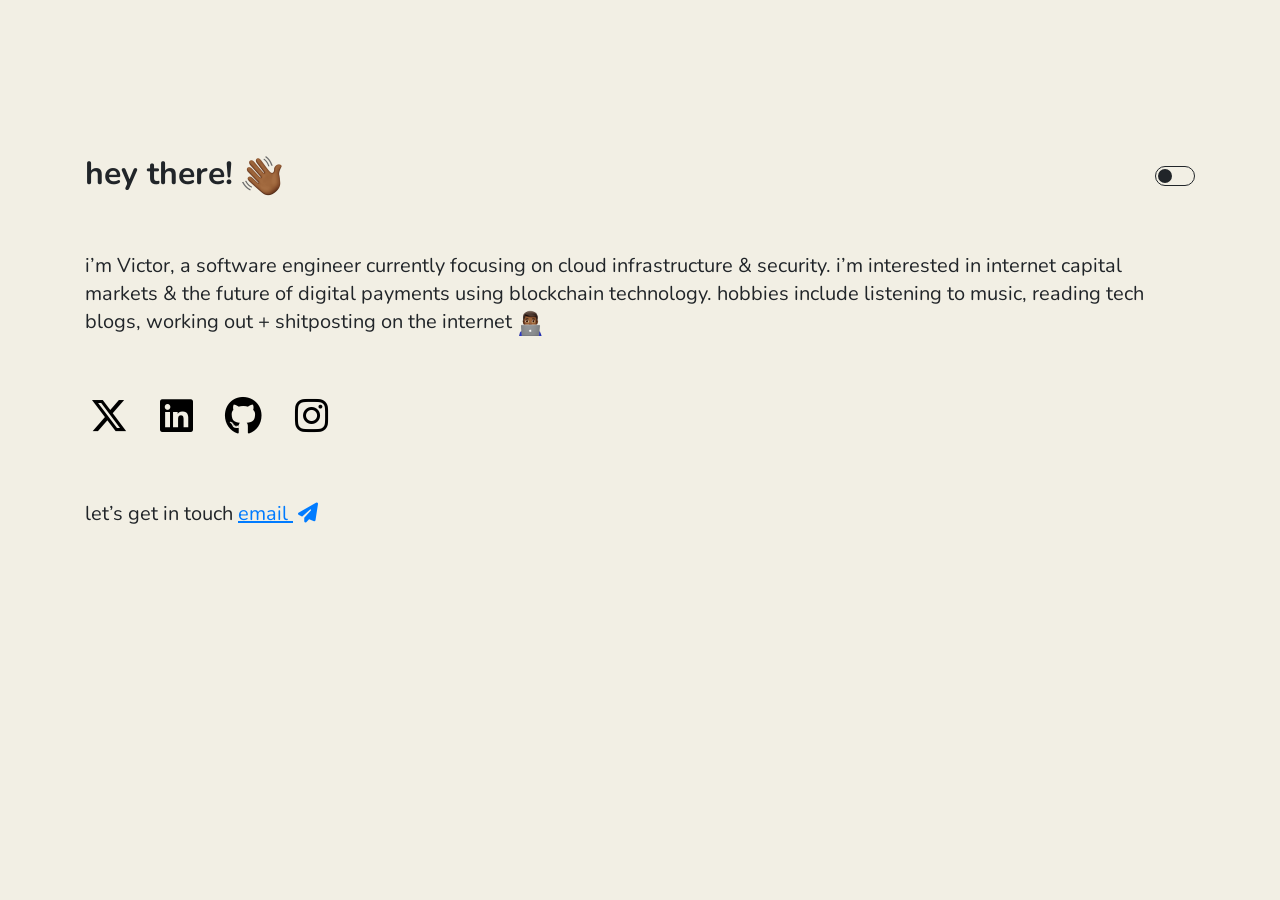
==== index.html @ f61e2317 "updated email & title logo" ====
<!DOCTYPE html>
<html lang="en">

<head>
    <meta charset="UTF-8">
    <meta http-equiv="X-UA-Compatible" content="IE=edge">
    <meta name="viewport" content="width=device-width, initial-scale=1.0">

    <link rel="stylesheet" href="https://cdn.jsdelivr.net/npm/bootstrap@4.6.0/dist/css/bootstrap.min.css"
        integrity="sha384-B0vP5xmATw1+K9KRQjQERJvTumQW0nPEzvF6L/Z6nronJ3oUOFUFpCjEUQouq2+l" crossorigin="anonymous">
    <link rel="preconnect" href="https://fonts.gstatic.com">
    <link href="https://fonts.googleapis.com/css2?family=Nunito:wght@400;600;700&display=swap" rel="stylesheet">
    <link rel="stylesheet" href="https://cdnjs.cloudflare.com/ajax/libs/font-awesome/6.5.0/css/all.min.css">
    <link rel="stylesheet" href="main.css">
    <link rel="icon" type="image/svg+xml" href="favicon.svg">
    <title>Victor Kagarama</title>
</head>

<body>

    <div class="container">
        <div class="content">
            <div class="header-row">
                <h2>hey there! <img class="wave" src="waving-hand_medium-dark-skin-tone_1f44b-1f3fe_1f3fe.png" alt="">
                </h2>
                <div class="theme-toggle">
                    <div class="toggle-switch">
                        <input type="checkbox" id="theme-toggle" class="toggle-checkbox" aria-label="Toggle dark mode">
                        <label for="theme-toggle" class="toggle-label"></label>
                    </div>
                </div>
            </div>
            <p>i’m Victor, a software engineer currently focusing on cloud infrastructure &amp; security. i’m interested in internet capital markets &amp; the future of digital payments using blockchain technology. hobbies include listening to music, reading tech blogs, working out + shitposting on the internet <img class="techie"
                    src="/man-technologist-medium-dark-skin-tone_1f468-1f3fe-200d-1f4bb.png" alt=""></p>
            <p class="social">

                <a href="https://x.com/VictorKagarama" target="_blank" aria-label="X: @VictorKagarama"><i
                        class="fa-brands fa-x-twitter"></i></a>
                <a href="https://linkedin.com/in/victorkagarama" target="_blank"
                    aria-label="Linkedin: victorkagarama"><i class="fab fa-linkedin"></i></a>
                <a href="https://github.com/victorkagarama" target="_blank" aria-label="Github: victorkagarama"><i
                        class="fab fa-github"></i></a>
                <a href="https://instagram.com/victorkagarama" target="_blank" aria-label="Instagram: @victorkagarama"><i
                        class="fab fa-instagram"></i></a>
            </p>

            <p>
                let’s get in touch <a class="email" href="mailto:vk@victorkagarama.com">email <i
                        class="fas fa-paper-plane"></i></a>
            </p>
        </div>
    </div>
    <script src="https://code.jquery.com/jquery-3.5.1.slim.min.js"
        integrity="sha384-DfXdz2htPH0lsSSs5nCTpuj/zy4C+OGpamoFVy38MVBnE+IbbVYUew+OrCXaRkfj"
        crossorigin="anonymous"></script>
    <script src="https://cdn.jsdelivr.net/npm/bootstrap@4.6.0/dist/js/bootstrap.bundle.min.js"
        integrity="sha384-Piv4xVNRyMGpqkS2by6br4gNJ7DXjqk09RmUpJ8jgGtD7zP9yug3goQfGII0yAns"
        crossorigin="anonymous"></script>
    <script>
        const themeToggle = document.getElementById("theme-toggle");
        const storedTheme = localStorage.getItem("theme");

        if (storedTheme === "dark") {
            document.body.classList.add("dark-mode");
            themeToggle.checked = true;
        }

        themeToggle.addEventListener("change", () => {
            const isDark = themeToggle.checked;
            document.body.classList.toggle("dark-mode", isDark);
            localStorage.setItem("theme", isDark ? "dark" : "light");
        });

        window.addEventListener("DOMContentLoaded", () => {
            const toggleLabel = document.querySelector(".toggle-label");
            if (toggleLabel) {
                setTimeout(() => {
                    toggleLabel.classList.add("has-transition");
                }, 100);
            }
        });
    </script>
</body>

</html>
---- main.css ----
html {
    height: 100%;
}

body{
    
    margin: 0;
    padding: 0;
    /* height: 100vh; */
    font-family: Nunito, sans-serif;
    --bg-opacity: 1;
    background-color: #f2efe4;
    background-color: rgba(242,239,228,var(--bg-opacity));
    font-size: 2em;
    line-height: 1.4;
}

body.dark-mode {
    background-color: #1f1e1d;
    color: #f2efe4;
}

.dark-mode .social a,
.dark-mode .email,
.dark-mode a {
    color: #f2efe4;
}

/* .content{
    margin-top: 15%;
   
} */
.container{
     height: 100%;
     margin-top: 155px;
}

.theme-toggle{
    display: flex;
    justify-content: flex-end;
    align-items: center;
    margin-top: 0;
}

.toggle-switch{
    width: 40px;
    height: 20px;
    display: inline-block;
    position: relative;
}

.toggle-checkbox{
    opacity: 0;
    width: 0;
    height: 0;
}

.toggle-label{
    border: 1px solid currentColor;
    background-color: #f2efe4;
    cursor: pointer;
    border-radius: 2rem;
    width: 40px;
    height: 20px;
    margin-bottom: 0;
    padding: 0;
    position: absolute;
    inset: 0%;
}

.toggle-label:before{
    position: absolute;
    content: "";
    height: 14px;
    width: 14px;
    left: 2px;
    bottom: 2px;
    background-color: currentColor;
    transition: 0s;
    border-radius: 50%;
}

.toggle-label.has-transition:before{
    transition: 0.2s;
}

.toggle-checkbox:checked + .toggle-label:before{
    transform: translateX(20px);
}

.dark-mode .toggle-label{
    background-color: #1f1e1d;
}

.content{
    font-size: 20px;
    /* background-color: green; */
}

.header-row{
    display: flex;
    justify-content: space-between;
    align-items: center;
    gap: 12px;
}

.header-row h2{
    margin: 0;
}

h2{
    
    font-weight: 700;
}

p {
    margin-top: 5%;
    margin-bottom: 5%;
}

span {
    font-size: 1.2em;
}
.techie{
    width: 26px;
}

.social {
    margin-bottom: 10px;
    margin-top: 10px;
}

i {
    margin-left: 5px;
}

.social a {
    font-size: 38px;
    padding-right: 2%;
    color: black;
    text-decoration: none;
}

.email{
    text-decoration:underline;
}
.email:hover {
    text-decoration:none;
}
.wave {
    width: 40px;
    animation-name: wave-animation;  /* Refers to the name of your @keyframes element below */
    animation-duration: 2.5s;        /* Change to speed up or slow down */
    animation-iteration-count: infinite;  /* Never stop waving :) */
    transform-origin: 70% 70%;       /* Pivot around the bottom-left palm */
    display: inline-block;
}


@keyframes wave-animation {
    0% { transform: rotate( 0.0deg) }
   10% { transform: rotate(14.0deg) }  /* The following five values can be played with to make the waving more or less extreme */
   20% { transform: rotate(-8.0deg) }
   30% { transform: rotate(14.0deg) }
   40% { transform: rotate(-4.0deg) }
   50% { transform: rotate(10.0deg) }
   60% { transform: rotate( 0.0deg) }  /* Reset for the last half to pause */
  100% { transform: rotate( 0.0deg) }
}
/* footer, span{
    font-size: 12px;
} */
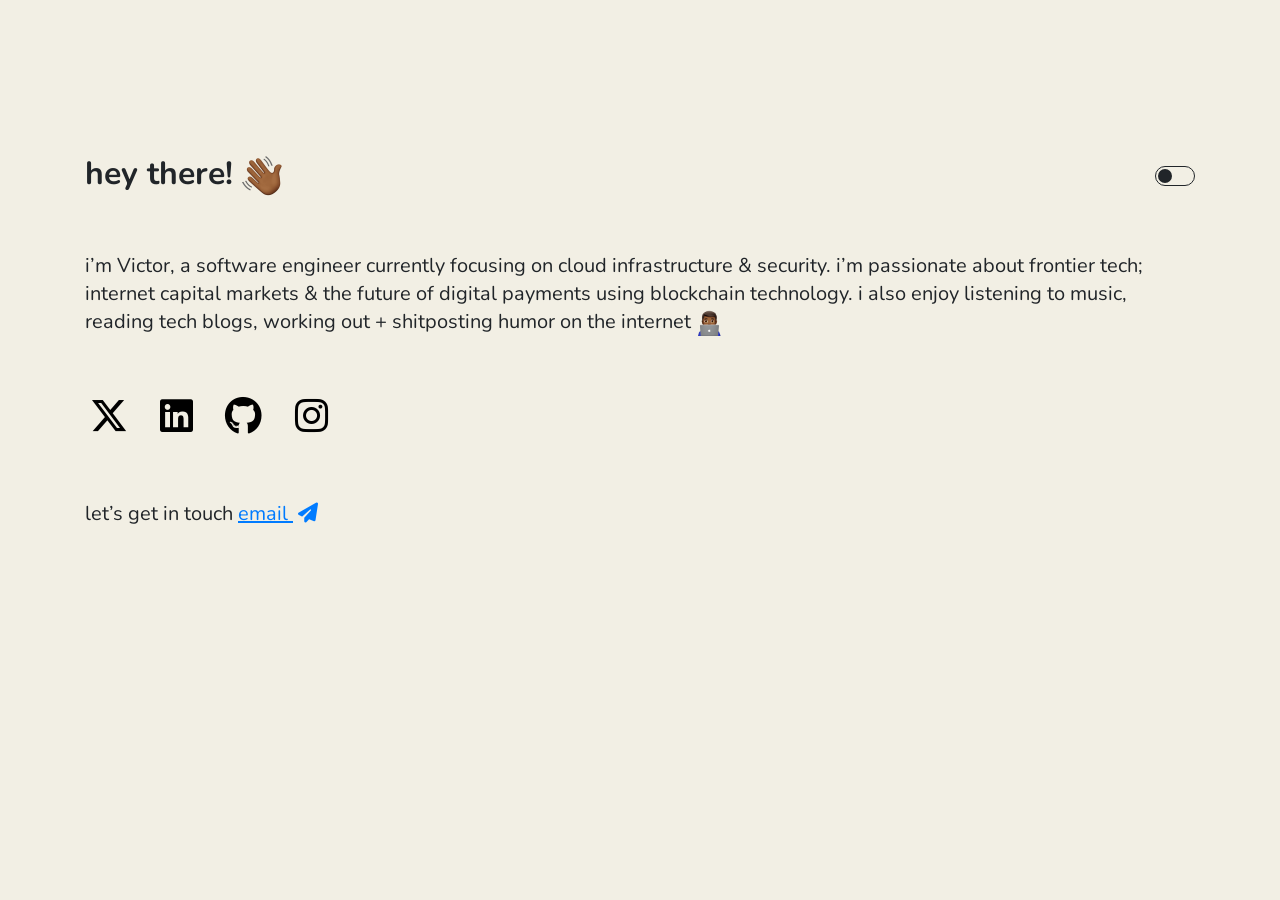
==== commit 1e675f82: "updated about" ====
--- a/index.html
+++ b/index.html
@@ -30,7 +30,7 @@
                     </div>
                 </div>
             </div>
-            <p>i’m Victor, a software engineer currently focusing on cloud infrastructure &amp; security. i’m interested in internet capital markets &amp; the future of digital payments using blockchain technology. hobbies include listening to music, reading tech blogs, working out + shitposting on the internet <img class="techie"
+            <p>i’m Victor, a software engineer currently focusing on cloud infrastructure &amp; security. i’m passionate about frontier tech; internet capital markets &amp; the future of digital payments using blockchain technology. i also enjoy listening to music, reading tech blogs, working out + shitposting humor on the internet <img class="techie"
                     src="/man-technologist-medium-dark-skin-tone_1f468-1f3fe-200d-1f4bb.png" alt=""></p>
             <p class="social">
 
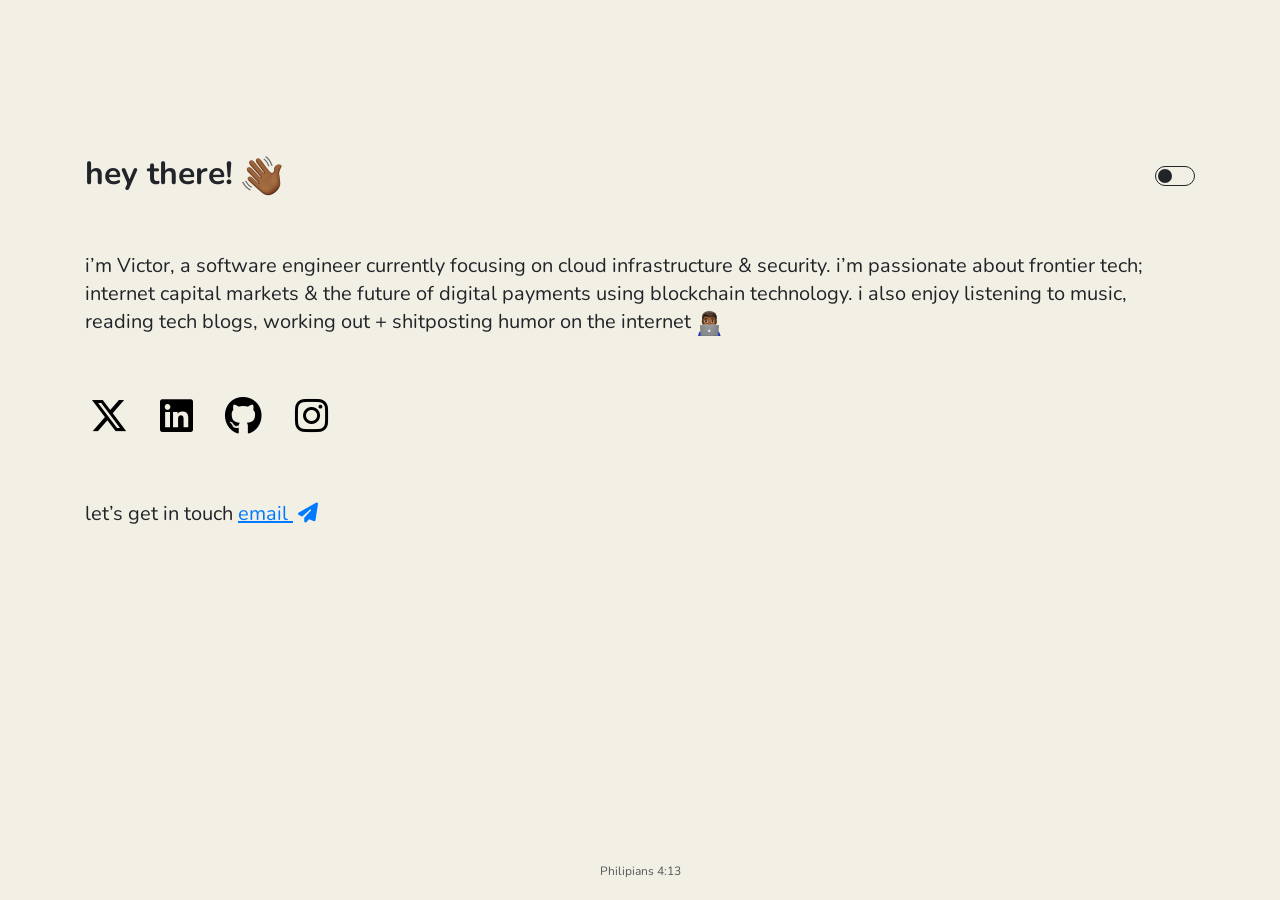
==== commit 7cab76cc: "added footer" ====
--- a/index.html
+++ b/index.html
@@ -50,6 +50,7 @@
             </p>
         </div>
     </div>
+    <footer class="footer-note">Philipians 4:13</footer>
     <script src="https://code.jquery.com/jquery-3.5.1.slim.min.js"
         integrity="sha384-DfXdz2htPH0lsSSs5nCTpuj/zy4C+OGpamoFVy38MVBnE+IbbVYUew+OrCXaRkfj"
         crossorigin="anonymous"></script>
--- a/main.css
+++ b/main.css
@@ -3,7 +3,9 @@
 }
 
 body{
-    
+    min-height: 100vh;
+    display: flex;
+    flex-direction: column;
     margin: 0;
     padding: 0;
     /* height: 100vh; */
@@ -33,6 +35,7 @@
 .container{
      height: 100%;
      margin-top: 155px;
+     flex: 1;
 }
 
 .theme-toggle{
@@ -147,6 +150,13 @@
 .email:hover {
     text-decoration:none;
 }
+.footer-note {
+    margin: 0 0 20px;
+    margin-top: auto;
+    font-size: 12px;
+    text-align: center;
+    opacity: 0.75;
+}
 .wave {
     width: 40px;
     animation-name: wave-animation;  /* Refers to the name of your @keyframes element below */
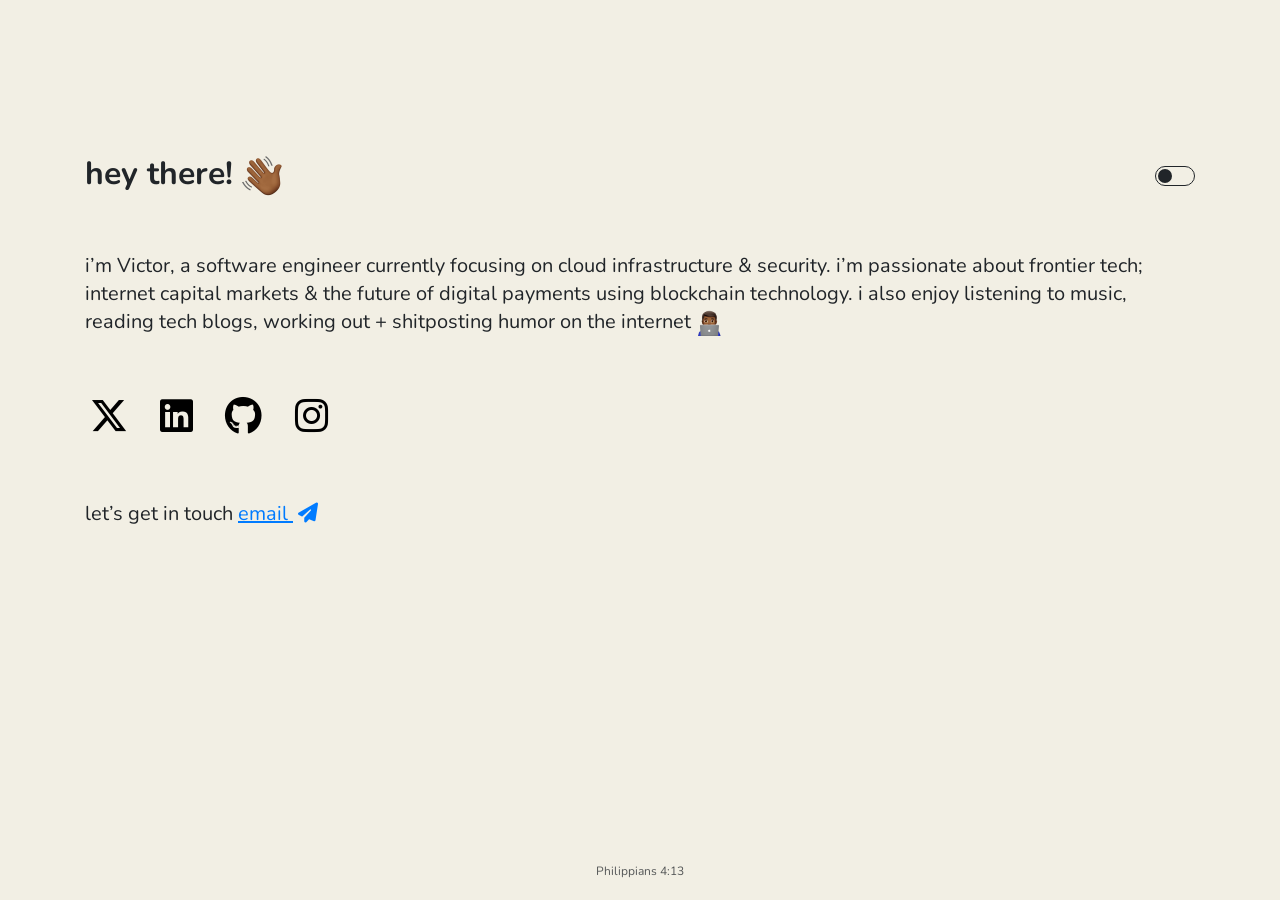
==== commit 7c2d579e: "added verse footer" ====
--- a/index.html
+++ b/index.html
@@ -50,7 +50,7 @@
             </p>
         </div>
     </div>
-    <footer class="footer-note">Philipians 4:13</footer>
+    <footer class="footer-note">Philippians 4:13</footer>
     <script src="https://code.jquery.com/jquery-3.5.1.slim.min.js"
         integrity="sha384-DfXdz2htPH0lsSSs5nCTpuj/zy4C+OGpamoFVy38MVBnE+IbbVYUew+OrCXaRkfj"
         crossorigin="anonymous"></script>
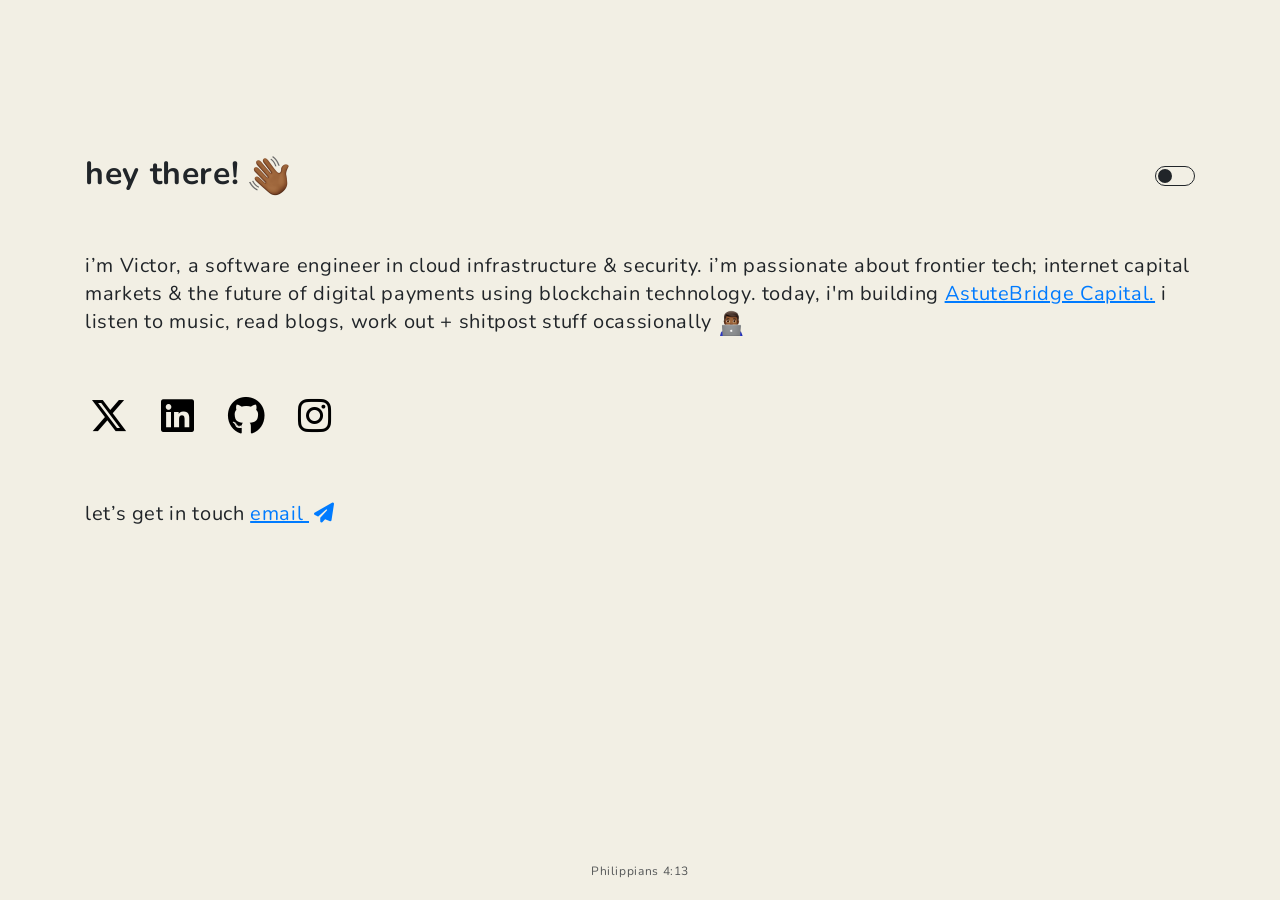
==== commit 089784ec: "updated building and font" ====
--- a/index.html
+++ b/index.html
@@ -30,7 +30,7 @@
                     </div>
                 </div>
             </div>
-            <p>i’m Victor, a software engineer currently focusing on cloud infrastructure &amp; security. i’m passionate about frontier tech; internet capital markets &amp; the future of digital payments using blockchain technology. i also enjoy listening to music, reading tech blogs, working out + shitposting humor on the internet <img class="techie"
+            <p>i’m Victor, a software engineer in cloud infrastructure &amp; security. i’m passionate about frontier tech; internet capital markets &amp; the future of digital payments using blockchain technology. today, i'm building <a href="https://astutebridgecapital.com" target="_blank" rel="noopener noreferrer" class="astutebridge-link">AstuteBridge Capital.</a> i listen to music, read blogs, work out + shitpost stuff ocassionally <img class="techie"
                     src="/man-technologist-medium-dark-skin-tone_1f468-1f3fe-200d-1f4bb.png" alt=""></p>
             <p class="social">
 
--- a/main.css
+++ b/main.css
@@ -9,7 +9,8 @@
     margin: 0;
     padding: 0;
     /* height: 100vh; */
-    font-family: Nunito, sans-serif;
+    font-family: -apple-system, BlinkMacSystemFont, "SF Pro Text", "SF Pro Display", Nunito, sans-serif;
+    letter-spacing: 0.02em;
     --bg-opacity: 1;
     background-color: #f2efe4;
     background-color: rgba(242,239,228,var(--bg-opacity));
@@ -121,6 +122,10 @@
     margin-bottom: 5%;
 }
 
+.astutebridge-link {
+text-decoration: underline;
+}
+
 span {
     font-size: 1.2em;
 }
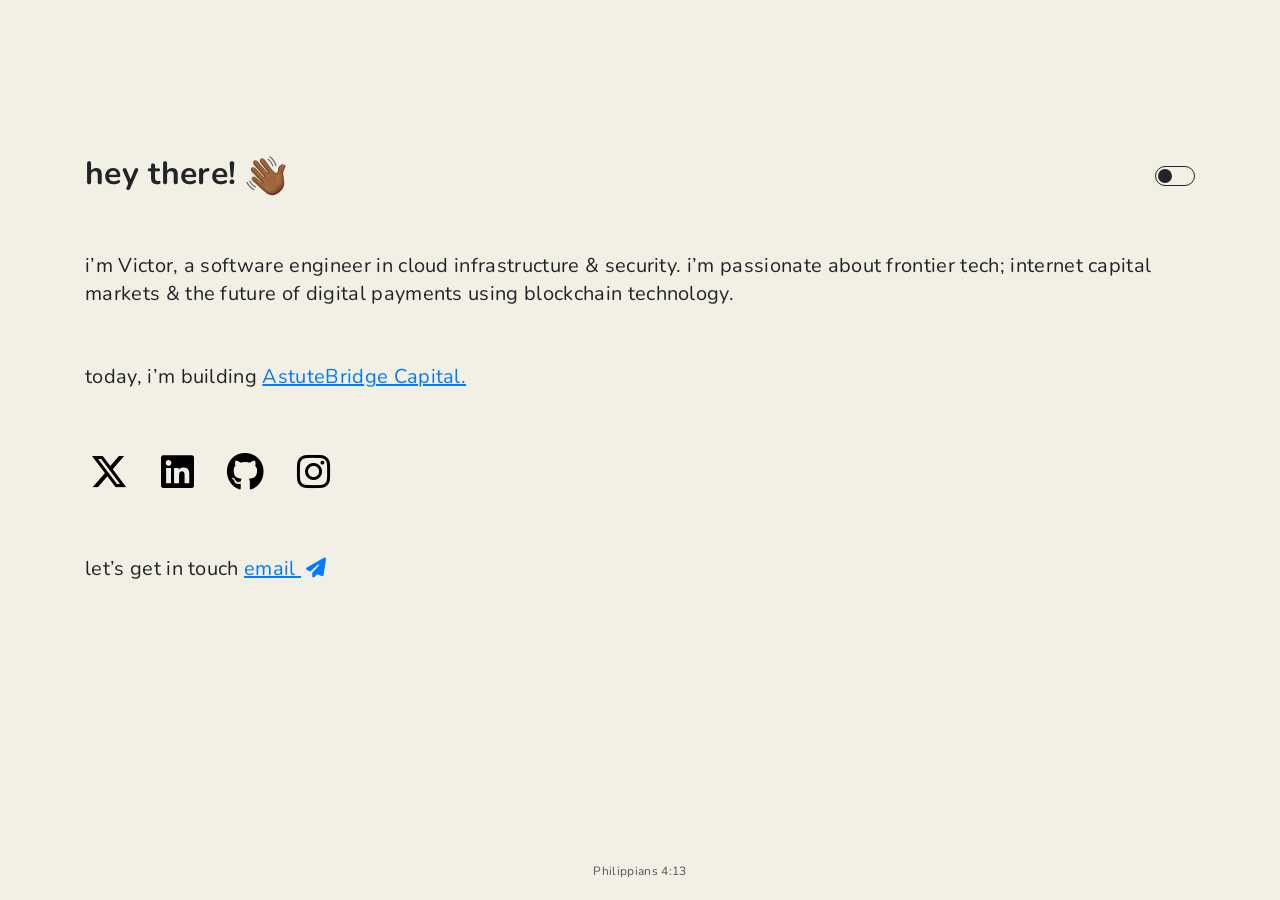
==== commit 2d75c72c: "updated" ====
--- a/index.html
+++ b/index.html
@@ -30,8 +30,9 @@
                     </div>
                 </div>
             </div>
-            <p>i’m Victor, a software engineer in cloud infrastructure &amp; security. i’m passionate about frontier tech; internet capital markets &amp; the future of digital payments using blockchain technology. today, i'm building <a href="https://astutebridgecapital.com" target="_blank" rel="noopener noreferrer" class="astutebridge-link">AstuteBridge Capital.</a> i listen to music, read blogs, work out + shitpost stuff ocassionally <img class="techie"
-                    src="/man-technologist-medium-dark-skin-tone_1f468-1f3fe-200d-1f4bb.png" alt=""></p>
+            <p>i’m Victor, a software engineer in cloud infrastructure &amp; security. i’m passionate about frontier tech; internet capital markets &amp; the future of digital payments using blockchain technology.</p>
+                <p>today, i’m building <a href="https://astutebridgecapital.com" target="_blank" rel="noopener noreferrer" class="astutebridge-link">AstuteBridge Capital. </a> <!--<img class="techie"
+                    src="/man-technologist-medium-dark-skin-tone_1f468-1f3fe-200d-1f4bb.png" alt="">--></p>
             <p class="social">
 
                 <a href="https://x.com/VictorKagarama" target="_blank" aria-label="X: @VictorKagarama"><i
--- a/main.css
+++ b/main.css
@@ -10,7 +10,7 @@
     padding: 0;
     /* height: 100vh; */
     font-family: -apple-system, BlinkMacSystemFont, "SF Pro Text", "SF Pro Display", Nunito, sans-serif;
-    letter-spacing: 0.02em;
+    letter-spacing: 0.01em;
     --bg-opacity: 1;
     background-color: #f2efe4;
     background-color: rgba(242,239,228,var(--bg-opacity));
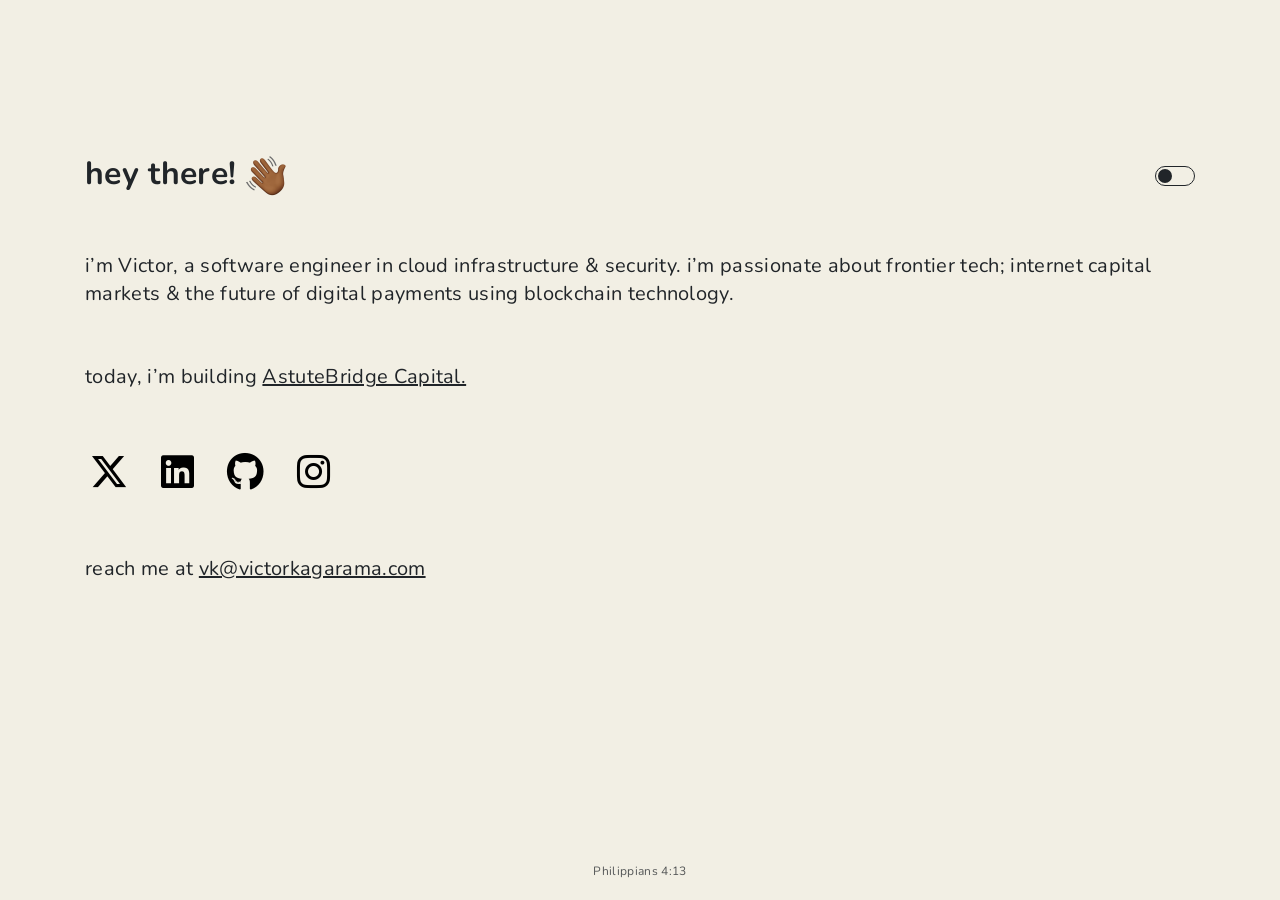
==== commit 985e39cb: "chore: update site files" ====
--- a/index.html
+++ b/index.html
@@ -33,6 +33,7 @@
             <p>i’m Victor, a software engineer in cloud infrastructure &amp; security. i’m passionate about frontier tech; internet capital markets &amp; the future of digital payments using blockchain technology.</p>
                 <p>today, i’m building <a href="https://astutebridgecapital.com" target="_blank" rel="noopener noreferrer" class="astutebridge-link">AstuteBridge Capital. </a> <!--<img class="techie"
                     src="/man-technologist-medium-dark-skin-tone_1f468-1f3fe-200d-1f4bb.png" alt="">--></p>
+
             <p class="social">
 
                 <a href="https://x.com/VictorKagarama" target="_blank" aria-label="X: @VictorKagarama"><i
@@ -46,8 +47,7 @@
             </p>
 
             <p>
-                let’s get in touch <a class="email" href="mailto:vk@victorkagarama.com">email <i
-                        class="fas fa-paper-plane"></i></a>
+                reach me at <a class="email" href="mailto:vk@victorkagarama.com">vk@victorkagarama.com</a>
             </p>
         </div>
     </div>
--- a/main.css
+++ b/main.css
@@ -124,6 +124,11 @@
 
 .astutebridge-link {
 text-decoration: underline;
+    color: inherit;
+}
+
+.astutebridge-link:visited {
+    color: inherit;
 }
 
 span {
@@ -151,9 +156,13 @@
 
 .email{
     text-decoration:underline;
+    color: inherit;
 }
 .email:hover {
     text-decoration:none;
+}
+.email:visited {
+    color: inherit;
 }
 .footer-note {
     margin: 0 0 20px;
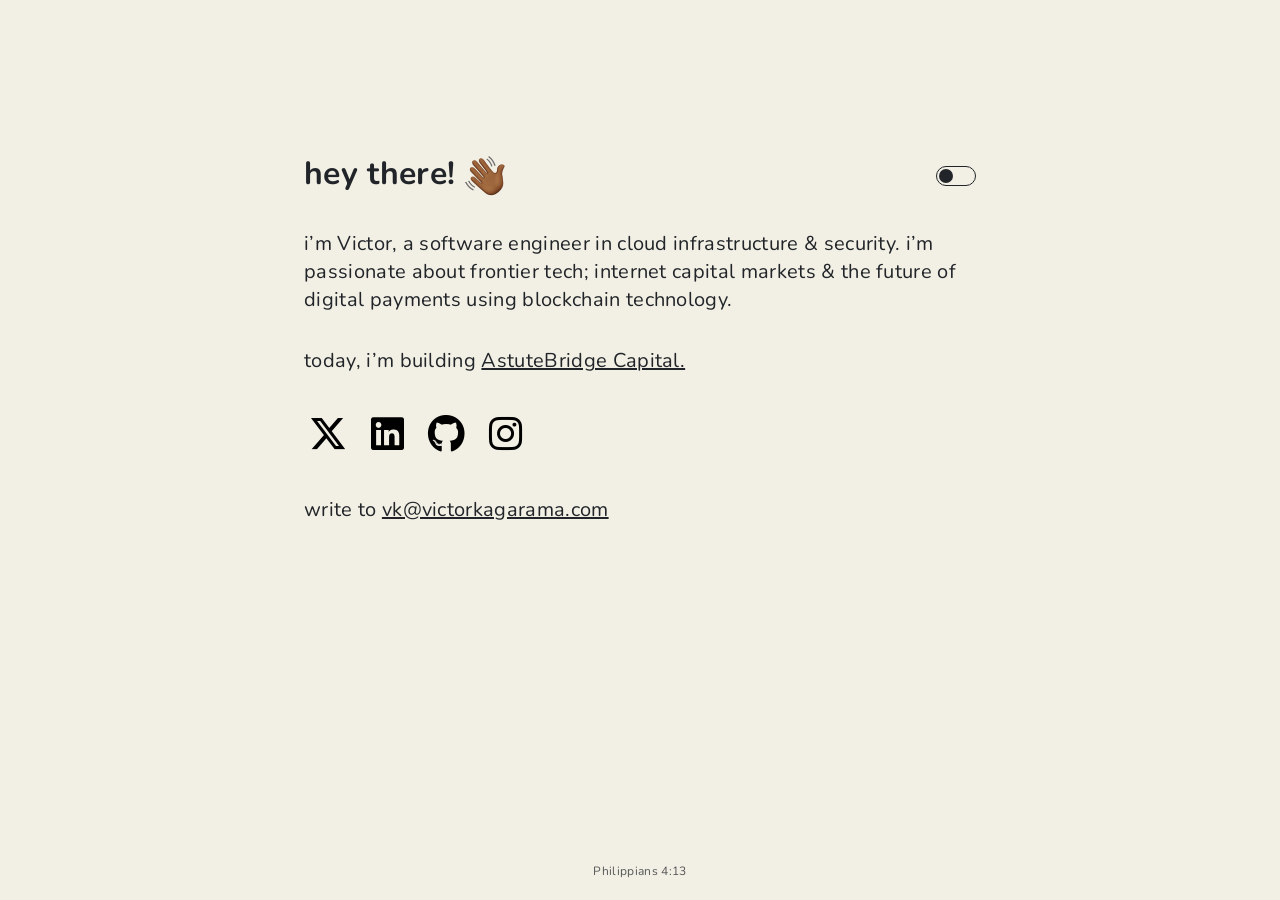
==== commit 9c8a67fd: "center content column and update email blurb Co-Authored-By: Claude Opus 4.7 <noreply@anthropic.com>" ====
--- a/index.html
+++ b/index.html
@@ -47,7 +47,7 @@
             </p>
 
             <p>
-                reach me at <a class="email" href="mailto:vk@victorkagarama.com">vk@victorkagarama.com</a>
+                write to <a class="email" href="mailto:vk@victorkagarama.com">vk@victorkagarama.com</a>
             </p>
         </div>
     </div>
--- a/main.css
+++ b/main.css
@@ -35,7 +35,9 @@
 } */
 .container{
      height: 100%;
-     margin-top: 155px;
+     margin: 155px auto 0;
+     max-width: 720px;
+     padding: 0 24px;
      flex: 1;
 }
 
